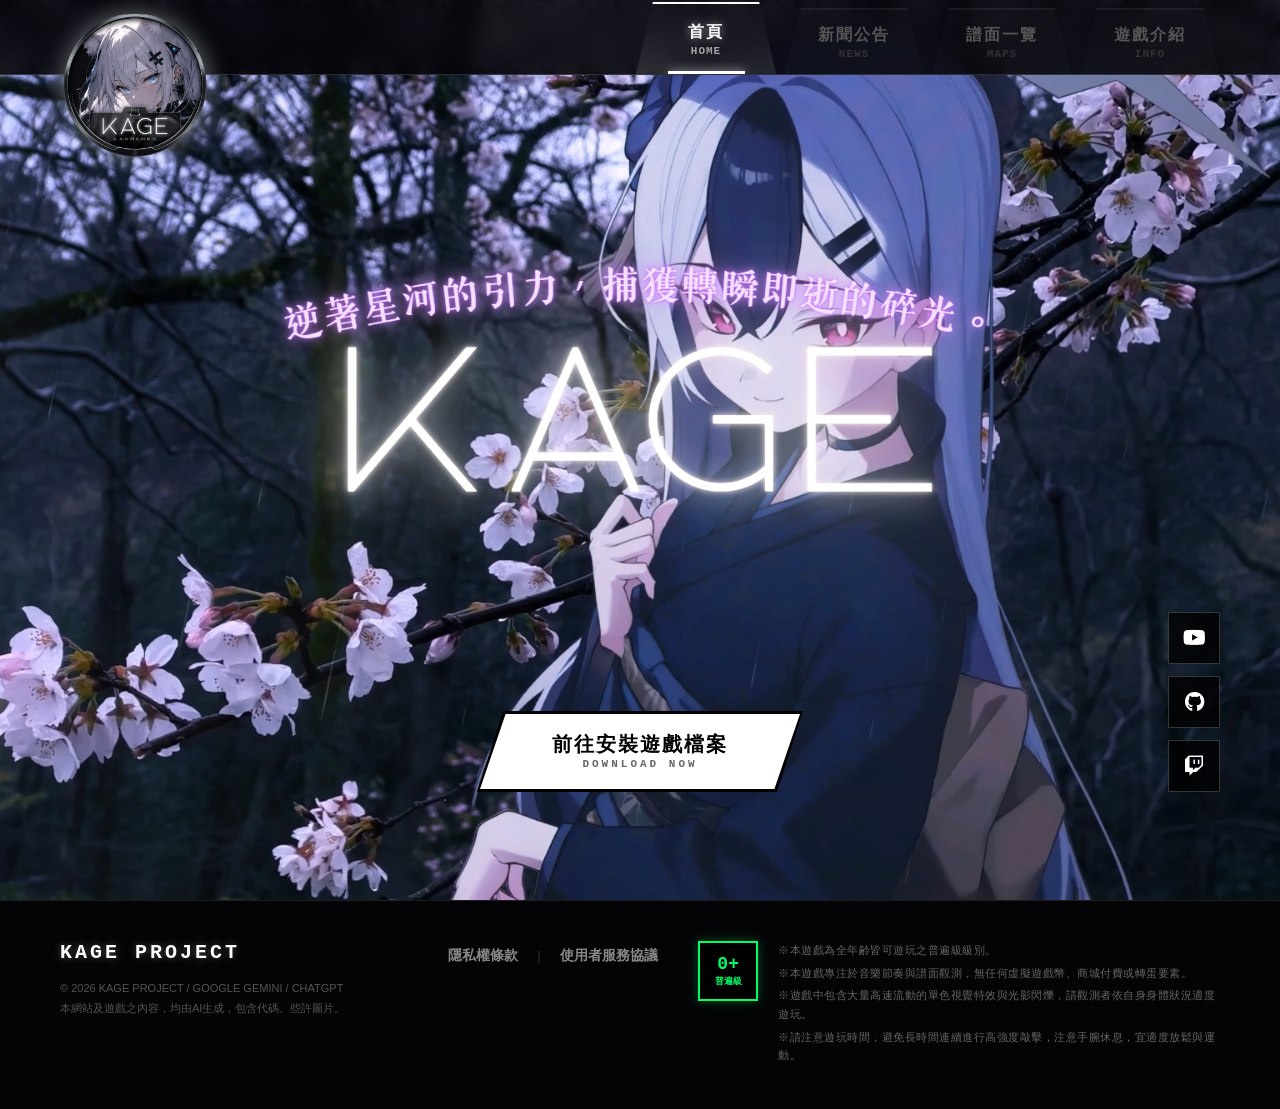
==== index.html @ 4883769c "KAGE WEBSITE NOW ONLINE" ====
<!DOCTYPE html>
<html lang="zh-TW">
<head>
    <meta charset="UTF-8">
    <meta name="viewport" content="width=device-width, initial-scale=1.0">
    <title>KAGE</title>
	<link rel="icon" href="images/4uzsh-pzbi4-001.ico" type="image/x-icon">
    <link rel="stylesheet" href="index.css">
	<link rel="stylesheet" href="https://cdnjs.cloudflare.com/ajax/libs/font-awesome/6.4.0/css/all.min.css">
</head>
<body style="background-image: url('images/bg.png');">
    <div class="main-bg"></div>

    <header class="navbar-container">
        <div class="nav-logo-wrapper">
            <a href="index.html" class="nav-logo-link">
                <img src="images/icon.png" alt="KAGE Icon" class="logo-img">
            </a>
        </div>
        
        <nav class="nav-tabs">
            <a href="index.html" class="nav-item active" data-page="home">
                <span class="nav-sub">首頁</span>
                <span class="nav-text">HOME</span>
            </a>
            <a href="news.html" class="nav-item" data-page="news">
                <span class="nav-sub">新聞公告</span>
                <span class="nav-text">NEWS</span>
            </a>
            <a href="maps.html" class="nav-item" data-page="maps">
                <span class="nav-sub">譜面一覽</span>
                <span class="nav-text">MAPS</span>
            </a>
            <a href="info.html" class="nav-item" data-page="info">
                <span class="nav-sub">遊戲介紹</span>
                <span class="nav-text">INFO</span>
            </a>
        </nav>
    </header>
	
	<main class="hero-container">
        <div class="btn-border-wrapper">
            <a href="https://sites.google.com/view/osufries/html/kage" class="btn-download">
			    <span class="btn-main-text">前往安裝遊戲檔案</span>
                <span class="btn-sub-text">DOWNLOAD NOW</span>
            </a>
        </div>
		
		<!-- 【全新修改】右側：垂直極簡黑白「純圖示」按鈕群組 -->
        <div class="side-social-group">
            <a href="javascript:void(0);" onclick="window.open('https://www.youtube.com/@susfries-osu', '_blank')" class="social-icon-btn" title="YouTube">
                <i class="fa-brands fa-youtube"></i>
            </a>
            <a href="javascript:void(0);" onclick="window.open('https://github.com/rein98111/KAGE', '_blank')" class="social-icon-btn" title="GitHub">
                <i class="fa-brands fa-github"></i>
            </a>
            <a href="javascript:void(0);" onclick="window.open('https://www.twitch.tv/sus_osu', '_blank')" class="social-icon-btn" title="Twitch">
                <i class="fa-brands fa-twitch"></i>
            </a>
        </div>
    </main>
	
	<footer class="site-footer">
        <div class="footer-container">
            
            <div class="footer-left">
                <div class="footer-team-logo">KAGE PROJECT</div>
                <div class="footer-copyright">
                    <p>© 2026 KAGE PROJECT / GOOGLE GEMINI / CHATGPT</p>
                    <p>本網站及遊戲之內容，均由AI生成，包含代碼、些許圖片。</p>
                </div>
            </div>

            <div class="footer-center">
                <div class="footer-links">
                    <a href="#">隱私權條款</a>
                    <span class="footer-link-divider">|</span>
                    <a href="#">使用者服務協議</a>
                </div>
            </div>

            <div class="footer-right">
                <div class="rating-badge-general">
                    <span class="badge-num">0+</span>
                    <span class="badge-text">普遍級</span>
                </div>
                <ul class="warning-list">
                    <li>※本遊戲為全年齢皆可遊玩之普遍級級別。</li>
                    <li>※本遊戲專注於音樂節奏與譜面觀測，無任何虛擬遊戲幣、商城付費或轉蛋要素。</li>
                    <li>※遊戲中包含大量高速流動的單色視覺特效與光影閃爍，請觀測者依自身身體狀況適度遊玩。</li>
                    <li>※請注意遊玩時間，避免長時間連續進行高強度敲擊，注意手腕休息，宜適度放鬆與運動。</li>
                </ul>
            </div>

        </div>
    </footer>

    <script src="index.js"></script>
</body>
</html>
---- index.css ----
/* ==========================================================================
   1. 全局基礎樣式與背景
   ========================================================================== */
body, html {
    margin: 0;
    padding: 0;
    width: 100%;
    min-height: 100vh;
    background-color: #000000;
    font-family: "Microsoft JhengHei", sans-serif;
    color: #ffffff;
}

body {
    /* 讓 HTML 傳進來的背景圖固定在螢幕 */
    background-attachment: fixed;
    background-position: center center;
    background-repeat: no-repeat;
    background-size: cover; 

    /* ==========================================================================
       【核心新增】強迫 body 變成垂直 Flex 容器
       ========================================================================== */
    display: flex;
    flex-direction: column;
}

/* ==========================================================================
   全新修訂：極簡高對比黑白梯形導覽列 (Navbar)
   ========================================================================== */
.navbar-container {
    position: fixed;
    top: 0;
    left: 0;
    width: 100%;
    height: 75px;
    display: flex;
    justify-content: space-between;
    align-items: center;
    padding: 0 60px;
    box-sizing: border-box;
    /* 1. 改為極深純黑背景，並帶有一點點透明度與毛玻璃 */
    background: rgba(5, 5, 8, 0.9); 
    /* 2. 邊框改成低調的半透明純白線條 */
    border-bottom: 1px solid rgba(255, 255, 255, 0.15);
    backdrop-filter: blur(12px);
    -webkit-backdrop-filter: blur(12px);
    z-index: 9999;
}

/* 左側 Logo 容器 */
.nav-logo {
    display: flex;
    align-items: center;
    height: 100%;
}

/* 左側 Logo 的外層固定容器 */
.nav-logo-wrapper {
    position: relative;
    width: 100px;  /* 給予一個固定的寬度撐開空間，避免大圖片擠壓到右邊分頁 */
    height: 100%;
}

/* Logo 點擊連結與定位 */
.nav-logo-link {
    position: absolute;
    top: 0;
    left: 0;
    display: block;
    height: auto;
    z-index: 10000; /* 確保圖片永遠浮在導覽列底線的上方 */
}

/* 【核心修改】讓 Icon 變大並溢出導覽列 */
.logo-img {
    height: 150px;       /* 1. 放大高度（原為45px），直接超越導覽列的 75px */
    width: auto;
    object-fit: contain;
    
    /* 2. 稍微往上移一點點（例如 -5px），可以讓它向下突出的層次感更好看 */
    transform: translateY(10px); 
    
    /* 3. 沿用你的黑白黑風格光暈 */
    filter: drop-shadow(0 0 12px rgba(255, 255, 255, 0.4)); 
    transition: transform 0.3s cubic-bezier(0.25, 0.8, 0.25, 1);
}

/* 右側分頁群組 */
.nav-tabs {
    display: flex;
    height: 100%;
    align-items: flex-end;
}

/* 單個分頁基礎樣式（微調基礎高度，讓上下排列更舒適） */
.nav-item {
    position: relative;
    display: flex;
    flex-direction: column;
    justify-content: center;
    align-items: center;
    width: 140px;
    height: 64px; /* 基礎高度從 58px 提高到 64px */
    margin-left: 8px;
    text-decoration: none;
    cursor: pointer;
    transition: all 0.3s cubic-bezier(0.25, 0.8, 0.25, 1);
    
    clip-path: polygon(12% 0%, 88% 0%, 100% 100%, 0% 100%);
    background: rgba(255, 255, 255, 0.01);
    border-top: 2px solid rgba(255, 255, 255, 0.05);
}

/* 【修改】現在英文在下方，變成副標題 */
.nav-item .nav-text {
    font-family: 'Courier New', monospace;
    font-size: 11px;          /* 縮小英文字體 */
    font-weight: bold;
    color: #333333;          /* 比中文更暗一點的深灰，襯托層次 */
    letter-spacing: 1px;
    transition: all 0.3s;
}

/* 【修改】現在中文在上方，變成主標題（放大） */
.nav-item .nav-sub {
    font-size: 16px;          /* 放大中文字體 */
    font-weight: bold;        /* 加上粗體顯得大氣 */
    color: #555555;          /* 未選中時是一樣的深灰色 */
    letter-spacing: 2px;      /* 讓中文字稍微撐開一點，很有字體設計感 */
    margin-bottom: 2px;       /* 跟下方英文保持微小間距 */
    transition: all 0.3s;
}

/* ==========================================================================
   狀態觸發（Hover & Active）- 純白高亮效果
   ========================================================================== */

/* 滑鼠懸停（Hover）：向上微幅伸展 */
.nav-item:hover {
    background: rgba(255, 255, 255, 0.05);
    border-top: 2px solid rgba(255, 255, 255, 0.3);
    height: 70px; /* Hover 時一樣對應抽高 */
}
.nav-item:hover .nav-sub {
    color: #bbbbbb; /* 中文變亮 */
}
.nav-item:hover .nav-text {
    color: #777777; /* 英文稍微變亮 */
}

/* 當前激活選中（Active） */
.nav-item.active {
    background: linear-gradient(to top, rgba(255, 255, 255, 0.1), rgba(255, 255, 255, 0.001));
    border-top: 2px solid #ffffff;
    height: 70px;
}
.nav-item.active .nav-sub {
    color: #ffffff; /* 中文點亮成純白 */
    text-shadow: 0 0 10px rgba(255, 255, 255, 0.5);
}
.nav-item.active .nav-text {
    color: #ffffff; /* 英文點亮成純白 */
    opacity: 0.6;   /* 讓英文帶點透明度，視覺上更有高級感 */
}

/* Active 狀態下的純白發光短底線 */
.nav-item.active::after {
    content: "";
    position: absolute;
    bottom: 0;
    width: 55%;
    height: 3px;
    background: #ffffff;
    box-shadow: 0 0 10px rgba(255, 255, 255, 0.8);
}

/* ==========================================================================
   5. 首頁核心內容與雙層斜切大按鈕（保證 100% 顯示粗黑外框）
   ========================================================================== */

/* 滿版容器：負責將按鈕固定在網頁中間偏下方 */
.hero-container {
    display: flex;
    justify-content: center;
    align-items: flex-end; 
    width: 100%;
    min-height: 100vh; 
    box-sizing: border-box;
    padding-bottom: 12vh; 
}

/* 【核心新增】黑框外層：利用 padding 大小來決定邊框粗細（這裡設 3px 就是 3px 粗框） */
.btn-border-wrapper {
    background: #000000;   /* 純黑外框底色 */
    padding: 3px;          /* 精準控制四周外框都是 3px 粗 */
    
    /* 與內層相同的斜切平行四邊形 */
    clip-path: polygon(8% 0%, 100% 0%, 92% 100%, 0% 100%);
    
    /* 淡淡的環境白色暈光，讓黑框在全黑背景中也能被看見 */
    filter: drop-shadow(0 0 15px rgba(255, 255, 255, 0.2));
    transition: all 0.3s cubic-bezier(0.25, 0.8, 0.25, 1);
}

/* 內層：白色按鈕本體 */
.btn-download {
    display: flex;
    flex-direction: column;
    justify-content: center;
    align-items: center;
    width: 320px;          
    height: 75px;
    text-decoration: none;
    cursor: pointer;
    background: #ffffff;   /* 純白底色 */
    
    /* 內層也要切，這樣兩層疊加才會完美平行 */
    clip-path: polygon(8% 0%, 100% 0%, 92% 100%, 0% 100%);
    transition: all 0.3s cubic-bezier(0.25, 0.8, 0.25, 1);
}

/* 按鈕內：中文主標題 */
.btn-download .btn-main-text {
    font-size: 20px;       
    font-weight: 900;      
    color: #000000;       
    letter-spacing: 2px;
}

/* 按鈕內：英文副標題 */
.btn-download .btn-sub-text {
    font-family: 'Courier New', monospace;
    font-size: 11px;
    font-weight: bold;
    color: #666666;       
    letter-spacing: 3px;
    margin-bottom: 2px;
}

/* ==========================================================================
   滑鼠懸停互動（Hover）- 針對雙層結構優化
   ========================================================================== */

/* 當滑鼠移入時，外框層整體往上飄，且外框顏色從「純黑」變成「純白」 */
.btn-border-wrapper:hover {
    background: #ffffff;   /* 外框變成純白 */
    transform: translateY(-5px); 
    filter: drop-shadow(0 0 25px rgba(255, 255, 255, 0.6));
}

/* 當滑鼠移入時，內層按鈕從「純白」變成「純黑」，文字變白色（完美反相） */
.btn-border-wrapper:hover .btn-download {
    background: #000000;   
}

.btn-border-wrapper:hover .btn-main-text {
    color: #ffffff;        
    text-shadow: 0 0 8px rgba(255, 255, 255, 0.5);
}

.btn-border-wrapper:hover .btn-sub-text {
    color: #bbbbbb;        
}

/* ==========================================================================
   7. 官方網站通用頁尾樣式 (Footer)
   ========================================================================== */
.site-footer {
    width: 100%;
    background: rgba(5, 5, 8, 0.95); /* 與導覽列呼應的極深黑 */
    border-top: 1px solid rgba(255, 255, 255, 0.1); /* 頂部低調細白線 */
    padding: 40px 60px;
    box-sizing: border-box;
    position: relative;
    z-index: 100;
/* ==========================================================================
       【修改】去掉原本固定的 margin-top，改為自動推擠
       ========================================================================== */
    margin-top: auto; /* 當上方內容不夠多時，這行會自動把 footer 推到最底 */
    padding-top: 40px;
}

/* 頁尾三欄式排版容器 */
.footer-container {
    max-width: 1400px;
    margin: 0 auto;
    display: flex;
    justify-content: space-between;
    align-items: flex-start;
    gap: 40px;
}

/* --------------------------------------------------------------------------
   【左側欄】工作室與版權
   -------------------------------------------------------------------------- */
.footer-left {
    display: flex;
    flex-direction: column;
    gap: 15px;
    flex: 1;
}

.footer-team-logo {
    font-family: 'Courier New', monospace;
    font-size: 20px;
    font-weight: 900;
    color: #ffffff;
    letter-spacing: 3px;
    text-shadow: 0 0 8px rgba(255, 255, 255, 0.3);
}

.footer-copyright {
    font-size: 11px;
    color: #555555; /* 低調深灰字 */
    line-height: 1.8;
}

.footer-copyright p {
    margin: 0;
}

/* --------------------------------------------------------------------------
   【中間欄】條款連結
   -------------------------------------------------------------------------- */
.footer-center {
    display: flex;
    justify-content: center;
    align-items: center;
    padding-top: 5px;
}

.footer-links a {
    color: #888888;
    font-size: 14px;
    font-weight: bold;
    text-decoration: none;
    transition: color 0.25s ease;
}

.footer-links a:hover {
    color: #ffffff;
    text-shadow: 0 0 5px rgba(255, 255, 255, 0.5);
}

.footer-link-divider {
    color: #333333;
    margin: 0 15px;
    font-size: 13px;
}

/* --------------------------------------------------------------------------
   【右側欄】遊戲分級與警語（修正為普遍級樣式）
   -------------------------------------------------------------------------- */
.footer-right {
    display: flex;
    align-items: flex-start;
    gap: 20px;
    flex: 1.5;
    max-width: 600px;
}

/* 台灣普遍級標章：進化為硬核科技螢光綠風 */
.rating-badge-general {
    width: 56px;
    height: 56px;
    /* ==========================================================================
       【修改】將邊框與文字改為極具科技感的螢光綠，並加上微弱的綠色發光
       ========================================================================== */
    border: 2px solid #00ff66; /* 普遍級標準科技綠 */
    background: #000000;       /* 維持純黑底襯托高對比 */
    display: flex;
    flex-direction: column;
    justify-content: center;
    align-items: center;
    flex-shrink: 0;
    box-shadow: 0 0 10px rgba(0, 255, 102, 0.3); /* 綠色環境暈光 */
}

.rating-badge-general .badge-num {
    font-family: 'Courier New', monospace;
    font-size: 18px;
    font-weight: 900;
    color: #00ff66; /* 數字變綠色 */
    line-height: 1;
}

.rating-badge-general .badge-text {
    font-size: 9px;
    font-weight: bold;
    color: #00ff66; /* 文字變綠色 */
    margin-top: 2px;
}

/* 警語列表樣式 */
.warning-list {
    margin: 0;
    padding: 0;
    list-style: none;
}

.warning-list li {
    font-size: 11px;
    color: #666666; /* 偏暗的警語文字，避免喧賓奪主 */
    line-height: 1.7;
    margin-bottom: 4px;
    letter-spacing: 0.5px;
}

/* ==========================================================================
   【全新修正】首頁右側垂直極簡黑白「純圖示」按鈕群組
   ========================================================================== */

/* 右側按鈕群組定位外殼 */
.side-social-group {
    position: absolute;
    right: 60px;       /* 與導覽列兩側對齊 */
    bottom: 12vh;      /* 與中間下載按鈕等高平齊 */
    display: flex;
    flex-direction: column;
    gap: 12px;         /* 圖示按鈕之間的緊密間距 */
    z-index: 10;
}

/* 單個圖示按鈕基礎：極簡黑底、低調細白邊正方形 */
.social-icon-btn {
    display: flex;
    justify-content: center;
    align-items: center;
    width: 50px;       /* 精緻的 50x50 正方形 */
    height: 50px;
    background: rgba(0, 0, 0, 0.8); /* 預設純黑底 */
    border: 1px solid rgba(255, 255, 255, 0.2); /* 淡淡的白邊框 */
    text-decoration: none;
    cursor: pointer;
    transition: all 0.25s cubic-bezier(0.25, 0.8, 0.25, 1);
}

/* 圖示本體樣式 */
.social-icon-btn i {
    font-size: 20px;   /* 圖示大小比例適中 */
    color: #ffffff;    /* 預設純白圖示 */
    transition: transform 0.25s ease, color 0.25s ease;
}

/* ==========================================================================
   滑鼠懸停互動（Hover）- 完美黑白反相與向左滑出特效
   ========================================================================== */

.social-icon-btn:hover {
    background: #ffffff; /* 懸停時底色翻轉為純白 */
    border-color: #ffffff;
    transform: translateX(-5px); /* 微幅向左探出 */
    box-shadow: 0 0 15px rgba(255, 255, 255, 0.5); /* 純白環境光暈 */
}

/* 懸停時，圖示本體翻轉為純黑色 */
.social-icon-btn:hover i {
    color: #000000;
    transform: scale(1.1); /* 圖示微微放大，增加動態回饋 */
}
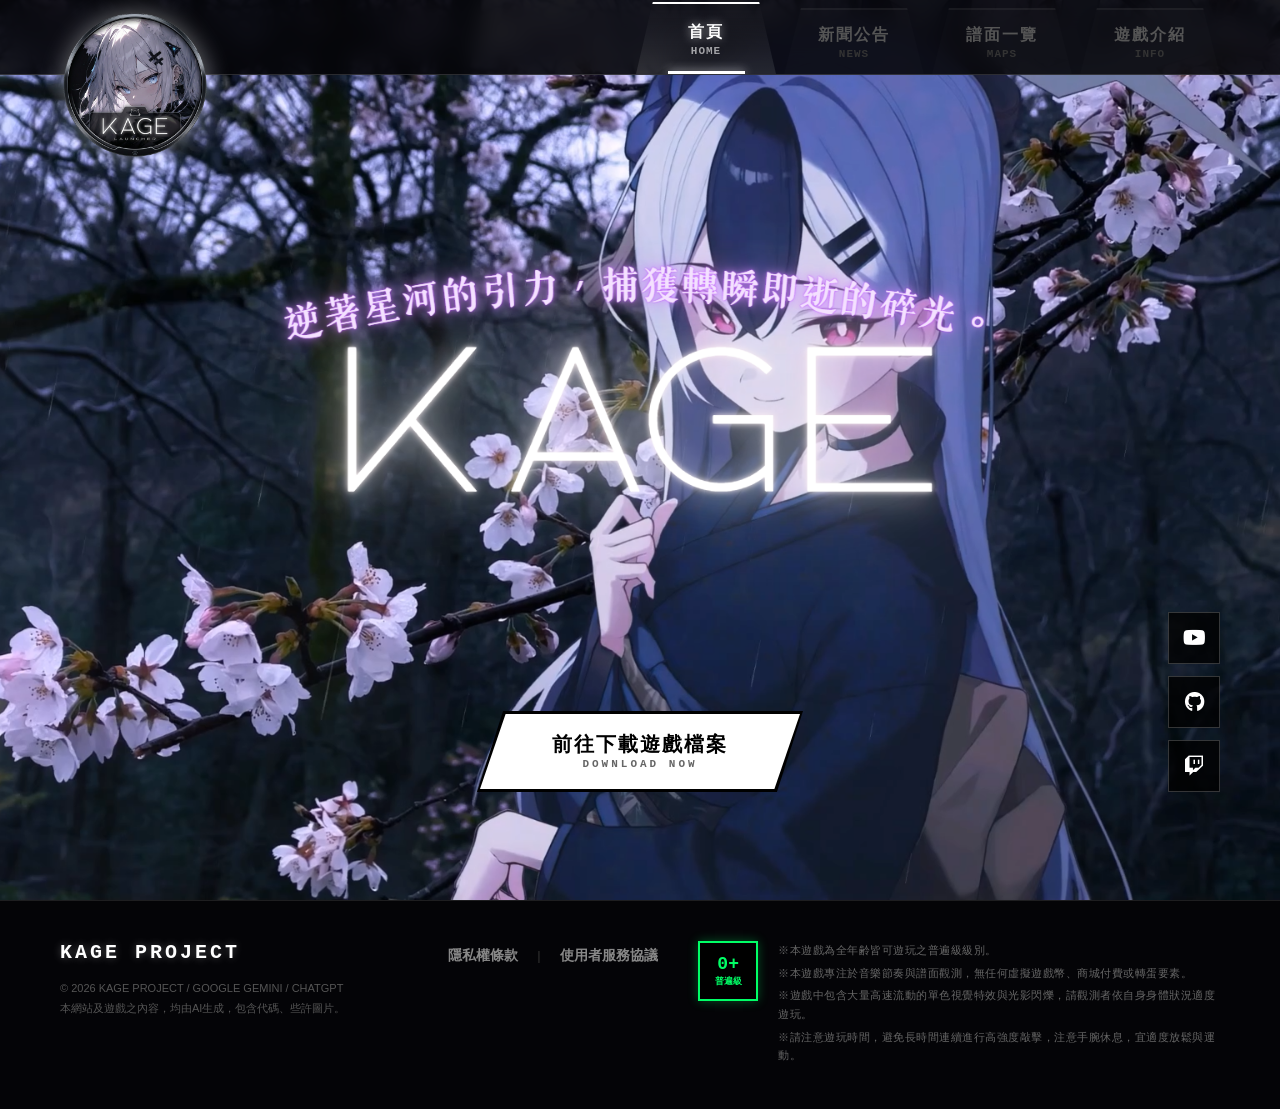
==== commit bd71fae8: "Update index.html" ====
--- a/index.html
+++ b/index.html
@@ -41,7 +41,7 @@
 	<main class="hero-container">
         <div class="btn-border-wrapper">
             <a href="https://sites.google.com/view/osufries/html/kage" class="btn-download">
-			    <span class="btn-main-text">前往安裝遊戲檔案</span>
+			    <span class="btn-main-text">前往下載遊戲檔案</span>
                 <span class="btn-sub-text">DOWNLOAD NOW</span>
             </a>
         </div>
@@ -97,4 +97,4 @@
 
     <script src="index.js"></script>
 </body>
-</html>+</html>
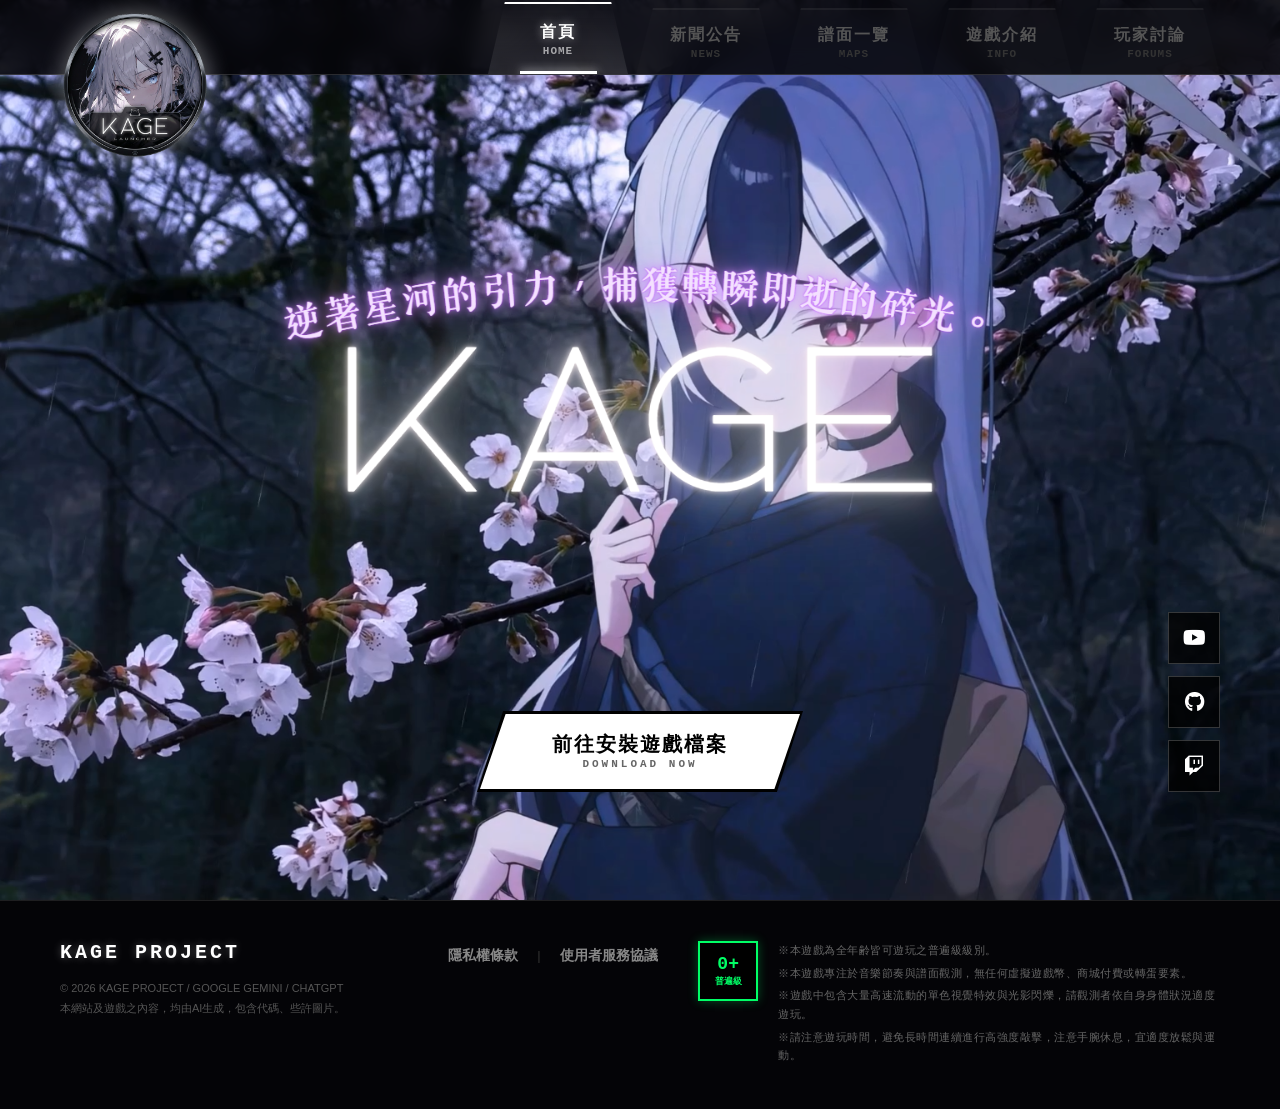
==== commit 618b78b0: "更新 論壇頁面 以及 少部分修復" ====
--- a/index.html
+++ b/index.html
@@ -35,13 +35,17 @@
                 <span class="nav-sub">遊戲介紹</span>
                 <span class="nav-text">INFO</span>
             </a>
+			<a href="forums.html" class="nav-item" data-page="forums">
+                <span class="nav-sub">玩家討論</span>
+                <span class="nav-text">FORUMS</span>
+            </a>
         </nav>
     </header>
 	
 	<main class="hero-container">
         <div class="btn-border-wrapper">
             <a href="https://sites.google.com/view/osufries/html/kage" class="btn-download">
-			    <span class="btn-main-text">前往下載遊戲檔案</span>
+			    <span class="btn-main-text">前往安裝遊戲檔案</span>
                 <span class="btn-sub-text">DOWNLOAD NOW</span>
             </a>
         </div>
@@ -97,4 +101,4 @@
 
     <script src="index.js"></script>
 </body>
-</html>
+</html>
